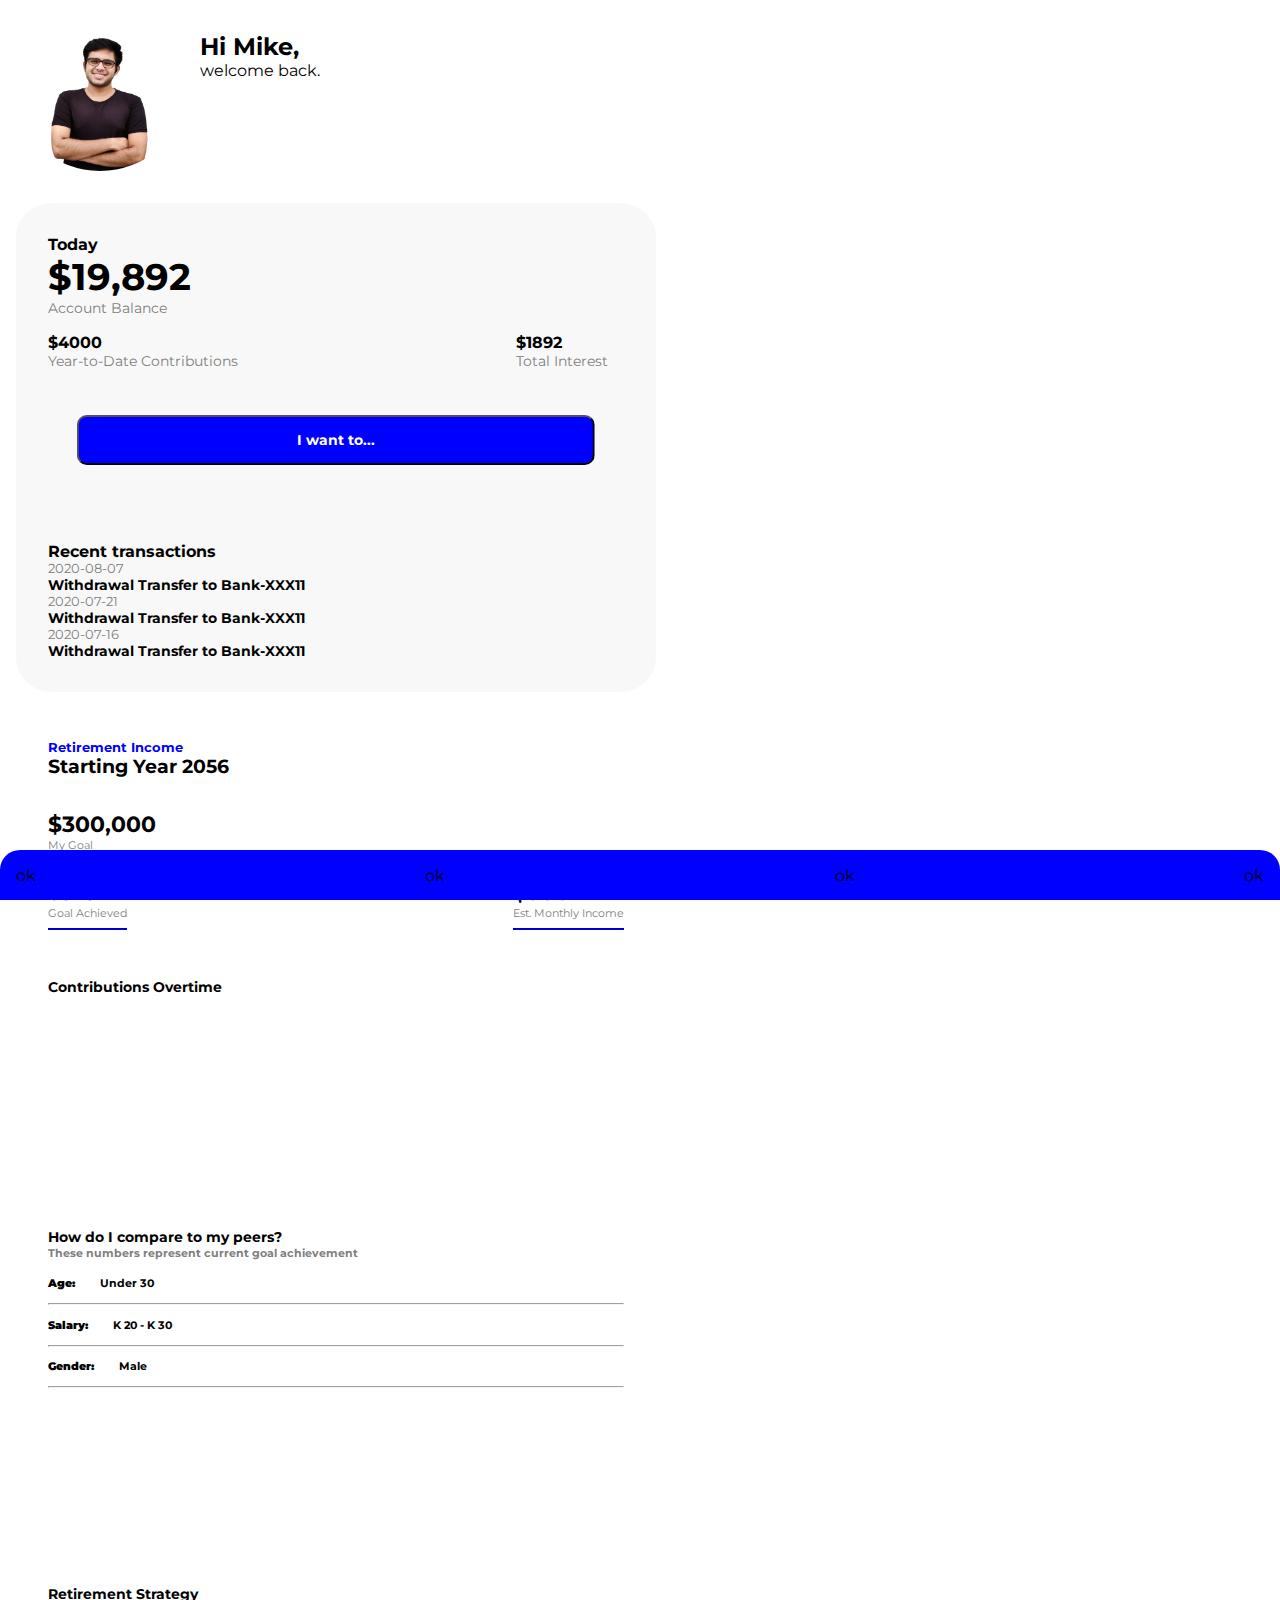
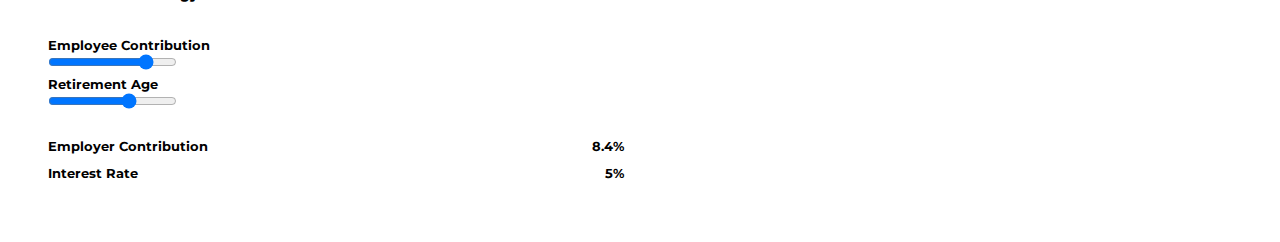
==== index.html @ 3fd4d6fc "feat: 90% mobile view css" ====
<!DOCTYPE html>
<html lang="en">

<head>
    <meta charset="UTF-8">
    <meta http-equiv="X-UA-Compatible" content="IE=edge">
    <link rel="preconnect" href="https://fonts.gstatic.com">
    <script src="https://cdn.jsdelivr.net/npm/chart.js@2.8.0"></script>
    <link href="https://fonts.googleapis.com/css2?family=Montserrat&display=swap" rel="stylesheet">
    <meta name="viewport" content="width=device-width, initial-scale=1.0">
    <title>Dashboard : Swarup Hegde</title>
    <link rel="stylesheet" href="./static/css/dashboard.css">

</head>

<body>
    <div class="dashboard-container">
        <!--Navbar-->
        <div class="navbar-container">
            <img class="logo" src="#" alt="logo">
            <!--Placeholder : search icon-->
            <ul class="nav-links">
                <li>ok</li>
                <li>ok</li>
                <li>ok</li>
                <li>ok</li>
            </ul>
            <!--Placeholder : bell icon-->
            <!--Placeholder : exit door icon-->
        </div>
        <!--Main section-->
        <div class="main-container">
            <div class="account-overview-container">
                <div class="badge-container">
                    <img class="badge" src="./static/images/profile.png" alt="user-profile-badge">
                    <div class="badge-text-container">
                        <h2>Hi Mike,</h2>
                        <p>welcome back.</p>
                    </div>
                </div>
                <div class="daily-news-container">
                    <h4>Today</h4>
                    <ul class="expense-list">
                        <li>
                            <h2>$19,892</h2>
                            <p>Account Balance</p>
                        </li>
                        <div>
                            <li>
                                <h4>$4000</h4>
                                <p>Year-to-Date Contributions</p>
                            </li>
                            <li>
                                <h4>$1892</h4>
                                <p>Total Interest</p>
                            </li>
                        </div>
                    </ul>
                    <button class="expense-btn">I want to...
                        <!-- Placeholder : down icon (or psuedo-css) -->
                    </button>
                    <ul class="recent-transactions">
                        <h4>Recent transactions</h4>
                        <li>
                            <p class="date">2020-08-07</p>
                            <p class="transfer-action">Withdrawal Transfer to Bank-XXX11</p>
                        </li>
                        <li>
                            <p class="date">2020-07-21</p>
                            <p class="transfer-action">Withdrawal Transfer to Bank-XXX11</p>
                        </li>
                        <li>
                            <p class="date">2020-07-16</p>
                            <p class="transfer-action">Withdrawal Transfer to Bank-XXX11</p>
                        </li>
                    </ul>
                </div>
            </div>
            <div class="chart-section-container">
                <h4 class="retirement-title">Retirement Income</h4>
                <h3>Starting Year 2056</h3>
                <ul class="goal-stats">
                    <li>
                        <h2>$300,000</h2>
                        <p>My Goal</p>
                        <hr>
                    </li>
                    <div>
                        <li>
                            <h2>59%</h2>
                            <p>Goal Achieved</p>
                            <hr>
                        </li>
                        <li>
                            <h2>$300</h2>
                            <p>Est. Monthly Income</p>
                            <hr>
                        </li>
                    </div>
                </ul>
                <div class="contributions-container">
                    <h4>Contributions Overtime</h4>
                    <div class="bar-chart-container">
                        <canvas id="bar-chart" class="bar-chart"></canvas>
                        <script>
                            var ctx = document.getElementById('bar-chart').getContext('2d');
                            var chart = new Chart(ctx, {
                                // The type of chart we want to create
                                type: 'bar',

                                // The data for our dataset
                                data: {
                                    labels: [20, 25, 30, 35, 40, 45, 50],
                                    datasets: [{
                                        label: 'Employer',
                                        backgroundColor: 'rgb(1, 1, 211)',
                                        borderColor: 'rgb(1, 1, 211)',
                                        data: [10, 20, 30, 40, 50, 60, 70]
                                    },
                                    {
                                        label: 'Employee',
                                        backgroundColor: 'rgb(103, 103, 235)',
                                        borderColor: 'rgb(103, 103, 235)',
                                        data: [10, 20, 30, 40, 50, 60, 70]
                                    },
                                    {
                                        label: 'Total Interest',
                                        backgroundColor: 'rgb(108, 179, 226)',
                                        borderColor: 'rgb(108, 179, 226)',
                                        data: [20, 40, 60, 80, 100, 120, 140]
                                    }],

                                },

                                // Configuration options go here
                                options: {
                                    scales: {
                                        xAxes: [{
                                            stacked: true,
                                        }],
                                        yAxes: [{
                                            stacked: true
                                        }]
                                    },
                                }
                            });
                        </script>
                    </div>
                    <div class="comparison-container">
                        <h4>How do I compare to my peers?</h4>
                        <p>These numbers represent current goal achievement</p>
                        <ul class="details-list">
                            <li>
                                <p><strong>Age:</strong> Under 30
                                    <!-- Placeholder: down icon or after -->
                                </p>
                                <hr>
                            </li>
                            <li>
                                <p><strong>Salary:</strong> K 20 - K 30
                                    <!-- Placeholder: down icon or after -->
                                </p>
                                <hr>
                            </li>
                            <li>
                                <p><strong>Gender:</strong> Male
                                    <!-- Placeholder: down icon or after -->
                                </p>
                                <hr>
                            </li>
                        </ul>
                        <div class="progress-bar-container">
                            <div class="pie-chart-1">
                                <canvas id="pie-chart-1"></canvas>
                                <script>
                                    new Chart(document.getElementById('pie-chart-1'), {
                                        type: 'doughnut',
                                        data: {
                                            datasets: [{
                                                data: [78, 22],
                                                backgroundColor: [
                                                    'rgb(13, 175, 83)',
                                                    'white'
                                                ]
                                            }]
                                        },
                                        options: {
                                            elements: {
                                                center: {
                                                    text: '78%',
                                                    color: 'black', // Default is #000000
                                                    fontStyle: 'Arial', // Default is Arial
                                                    sidePadding: 20, // Default is 20 (as a percentage)
                                                    minFontSize: 10, // Default is 20 (in px), set to false and text will not wrap.
                                                    lineHeight: 25 // Default is 25 (in px), used for when text wraps
                                                }
                                            },
                                            title: {
                                                display: true,
                                                text: 'Average',
                                            }
                                        }
                                    });
                                </script>
                            </div>
                            <div class="pie-chart-2">
                                <canvas id="pie-chart-2"></canvas>
                                <script>
                                    new Chart(document.getElementById('pie-chart-2'), {
                                        type: 'doughnut',
                                        data: {
                                            datasets: [{
                                                data: [95, 5],
                                                backgroundColor: [
                                                    'rgb(13, 175, 83)',
                                                    'white'
                                                ]
                                            }]
                                        },
                                        options: {
                                            elements: {
                                                center: {
                                                    text: '95%',
                                                    color: 'black', // Default is #000000
                                                    fontStyle: 'Arial', // Default is Arial
                                                    sidePadding: 20, // Default is 20 (as a percentage)
                                                    minFontSize: 10, // Default is 20 (in px), set to false and text will not wrap.
                                                    lineHeight: 25 // Default is 25 (in px), used for when text wraps
                                                },
                                            },

                                            title: {
                                                display: true,
                                                text: 'Top',
                                            }
                                        }
                                    });
                                </script>
                            </div>
                            <div class="pie-chart-3">
                                <canvas id="pie-chart-3"></canvas>
                                <script>
                                    new Chart(document.getElementById('pie-chart-3'), {
                                        type: 'doughnut',
                                        data: {
                                            datasets: [{
                                                data: [59, 41],
                                                backgroundColor: [
                                                    'rgb(13, 175, 83)',
                                                    'white'
                                                ]
                                            }]
                                        },
                                        options: {
                                            elements: {
                                                center: {
                                                    text: '59%',
                                                    color: 'black', // Default is #000000
                                                    fontStyle: 'Arial', // Default is Arial
                                                    sidePadding: 20, // Default is 20 (as a percentage)
                                                    minFontSize: 10, // Default is 20 (in px), set to false and text will not wrap.
                                                    lineHeight: 25 // Default is 25 (in px), used for when text wraps
                                                }
                                            },
                                            title: {
                                                display: true,
                                                text: 'Me',
                                            }
                                        }
                                    });
                                </script>
                            </div>
                        </div>
                    </div>
                </div>
            </div>
            <div class="deck-container">
                <!-- <input type="range" class="slider" value="25" min="0" max="50" id="points"> -->
                <h4>Retirement Strategy</h4>
                <ul class="slider-list">
                    <li>
                        <strong>Employee Contribution</strong><br/>
                        <!--Insert values as after elements-->
                        <input type="range" class="slider" value="12" min="0" max="15" id="emp-contri">
                    </li>
                    <li>
                        <strong>Retirement Age</strong><br/>
                        <!--Insert values as after elements-->
                        <input type="range" class="slider" value="65" min="0" max="100" id="retirement-age">
                    </li>
                </ul>
                <ul class="emp-contri-list">
                    <li>Employer Contribution</li>
                    <li>8.4%</li>
                </ul>
                <ul class="interest-rate">
                    <li>Interest Rate</li>
                    <li>5%</li>
                </ul>
            </div>
        </div>
    </div>
    <script src="plugin.js"></script>
</body>

</html>
---- static/css/dashboard.css ----
*{
    margin: 0;
    padding: 0;
    font-family: 'Montserrat', sans-serif;
}

ul{
    list-style-type: none;
}

.dashboard-container{
    height: 100vh;
    position: relative;
}

.hide{
    display: none;
}

.main-container{
    position: absolute;
}

/* Account overview container styles */

.account-overview-container{
    width: 100%;
    position: relative;
}

.badge-container{
    position: relative;
    display: flex;
}

.badge{
    width: 25%;
    border-radius: 50%;
    margin: 1em;
}

.badge-text-container{
    margin-top: 2em;
}

.daily-news-container{
    position: relative;
    background: rgb(248, 248, 248);
    padding: 2em;
    margin: 1em;
    border-radius: 35px;
}

.expense-list li:first-child h2{
    font-size: 2.3em;
}

.expense-list li{
    margin-bottom: 1em;
    margin-right: 1em;
}

.expense-list li p{
    color: grey;
    font-size: .9em;
}

.expense-list div{
    display: flex;
    justify-content: space-between;

}

.expense-btn{
    padding: 1em 2em;
    margin: 2em 0;
    width: 90%;
    position: relative;
    left: 50%;
    transform: translateX(-50%);
    border-radius: 10px;
    color: white;
    background: blue;
    font-weight: bolder;
    font-size: .9em;
}

.recent-transactions{
    margin-top: 3em;
}

.date{
    color: grey;
    font-size: .8em;
}

.transfer-action{
    font-size: .9em;
    font-weight: bolder;
}

/* Chart section container styles */

.chart-section-container{
    position: relative;
    padding: 2em;
    margin: 1em;
}

.retirement-title{
    font-size: .8em;
    color: blue;
}

.goal-stats{
    margin-top: 2em;
}

.goal-stats h2{
    font-size: 1.4em;
}

.goal-stats p{
    color: grey;
    font-size: .7em;
}

.goal-stats li{
    margin-bottom: 1em;
}

.goal-stats hr{
    margin-top: .5em;
    border-color: blue;
}

.goal-stats div{
    display: flex;
    justify-content: space-between;
}

.contributions-container{
    margin-top: 2em;
}

.contributions-container h4{
    font-size: .9em;
}

.contributions-container ul{
    margin-top: 1em;
    margin-bottom: 2em;
    display: flex;
    justify-content: space-evenly;
}

.contributions-container ul li p{
    font-size: .7em;
    color: grey;
}

.bar-chart-container{
    width: 100% !important;
    height: 200px !important;
}

.bar-chart{
    width: 100%;
}

.comparison-container{
    margin-top: 2em;
}

.comparison-container p{
    font-size: .7em;
    color: grey;
    font-weight: bold;
}

.details-list{
    flex-direction: column;
}

.details-list li strong{
    color: black;
    margin-right: 2em;
}

.details-list li p{
    color: black !important;
}

.details-list hr{
    border-color: whitesmoke;
    margin: .8em 0;
}

.progress-bar-container{
    position: relative;
}

.pie-chart-1, .pie-chart-2, .pie-chart-3{
    width: 75%;
    position: absolute;
    transform: translateX(-50%);
}

.pie-chart-1{
    left: 25%;
}

.pie-chart-2{
    left: 50%;
}

.pie-chart-3{
    left: 75%;
}

.deck-container{
    position: relative;
    margin: 1em;
    padding: 2em;
}

.deck-container h4{
    margin-top: 5em;
    font-size: .9em;
}

.slider-list{
    margin-top: 2em;
}

.slider-list strong{
    font-size: .8em;
}

.emp-contri-list, .interest-rate{
    position: relative;
    display: flex;
    justify-content: space-between;
    font-size: .8em;
    font-weight: bolder;
    margin-bottom: 1em;
}

.emp-contri-list{
    margin-top: 2em;
}

.navbar-container{
    width: 100%;
    height: 50px;
    background: blue;
    position: fixed;
    bottom: 0;
    border-top-left-radius: 20px;
    border-top-right-radius: 20px;
    z-index: 2;
}

.nav-links{
    display: flex;
    width: 100%;
    justify-content: space-between;
}

.nav-links li{
    margin: 1em;
}

.logo{
    display: none;
}
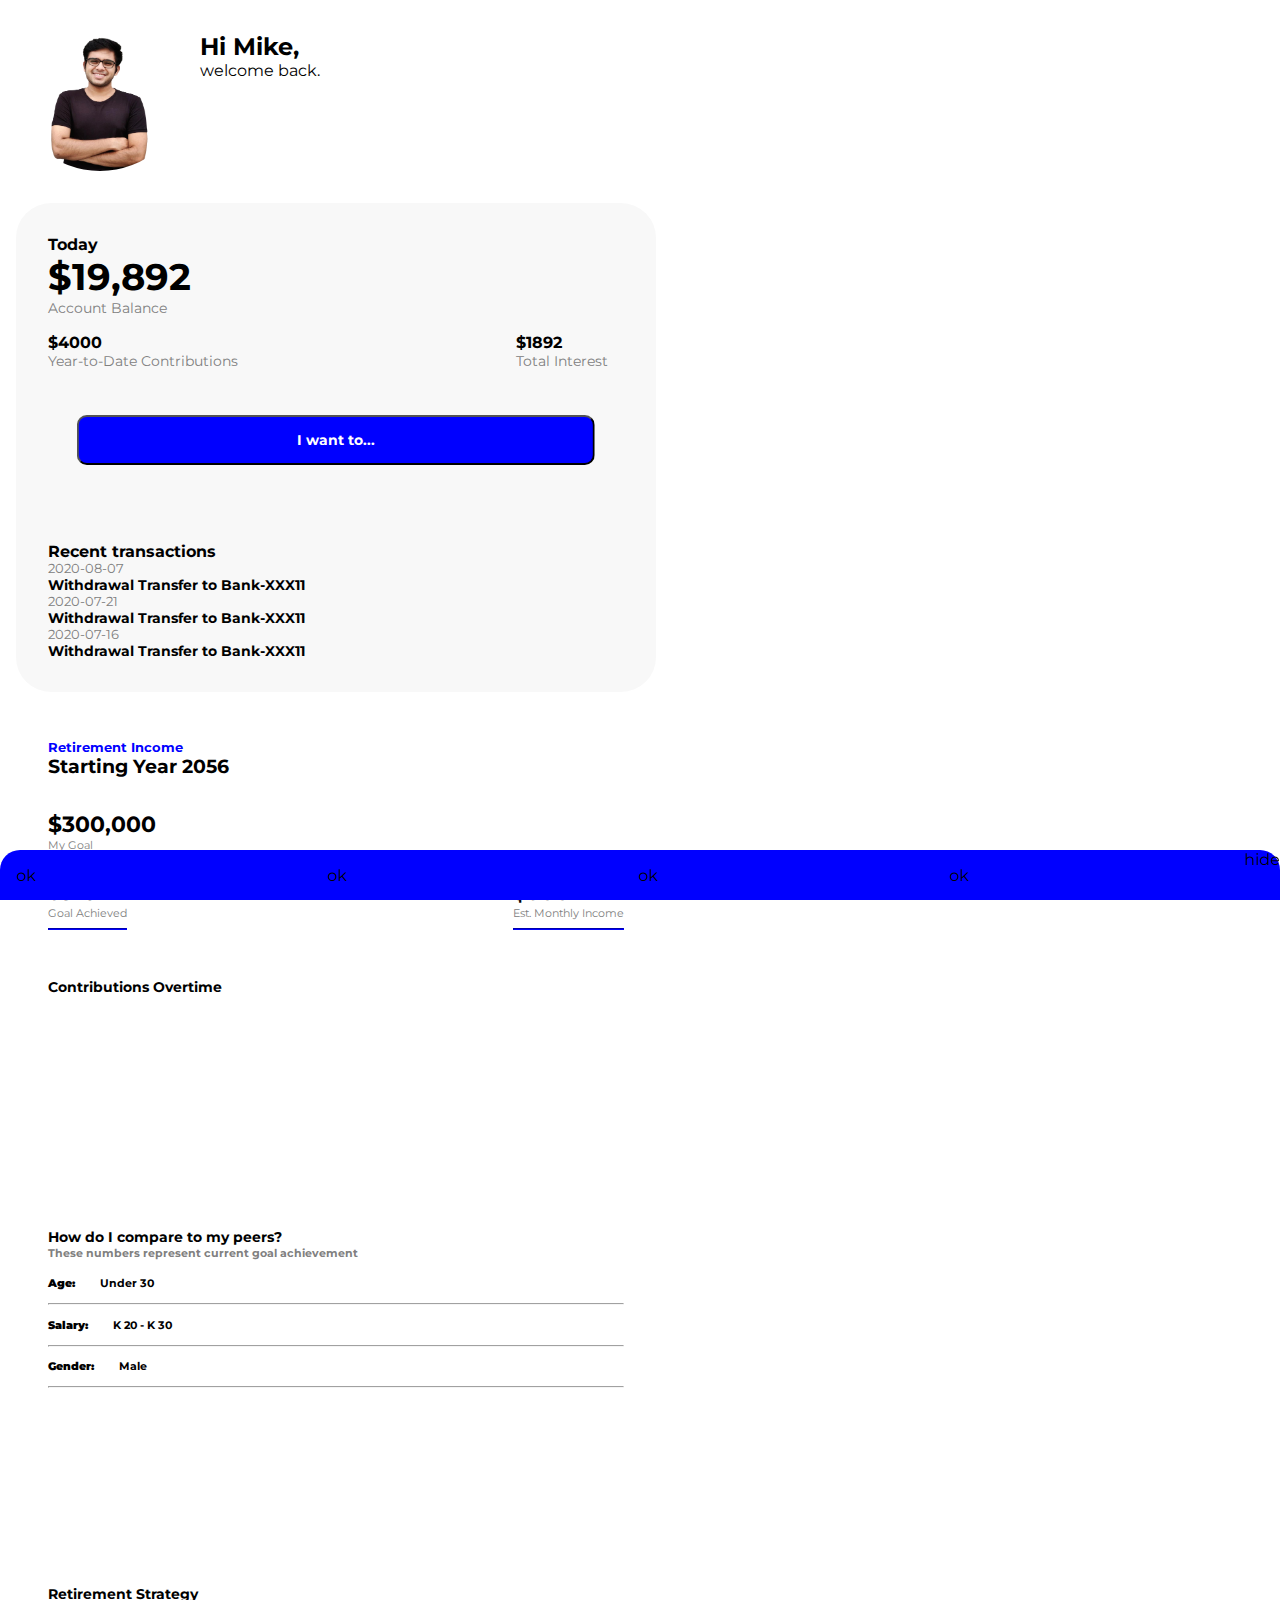
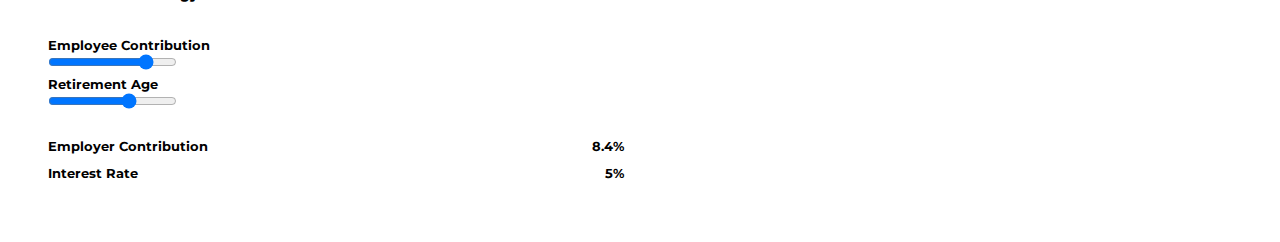
==== commit 0cc95231: "fix: html issue" ====
--- a/index.html
+++ b/index.html
@@ -23,7 +23,7 @@
                 <li>ok</li>
                 <li>ok</li>
                 <li>ok</li>
-                <li>ok</li>
+                <li>ok</li>hide
             </ul>
             <!--Placeholder : bell icon-->
             <!--Placeholder : exit door icon-->
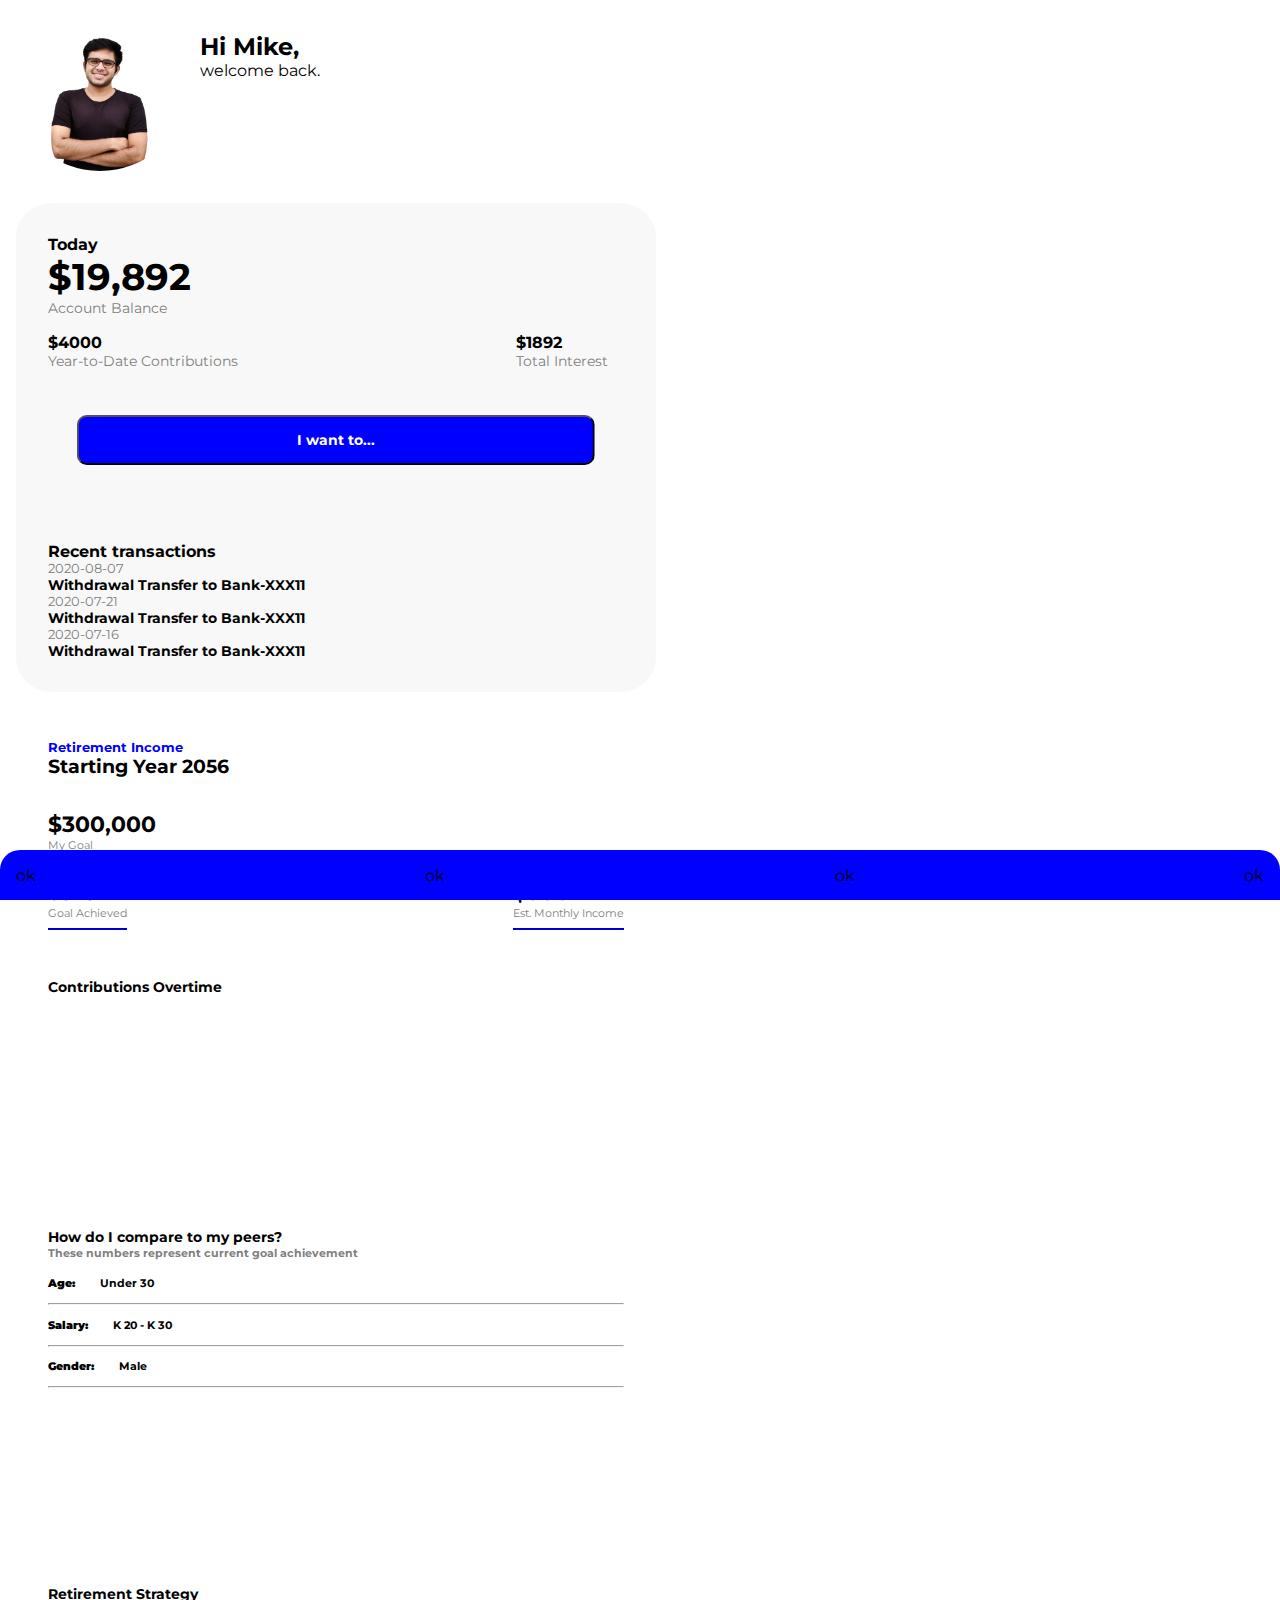
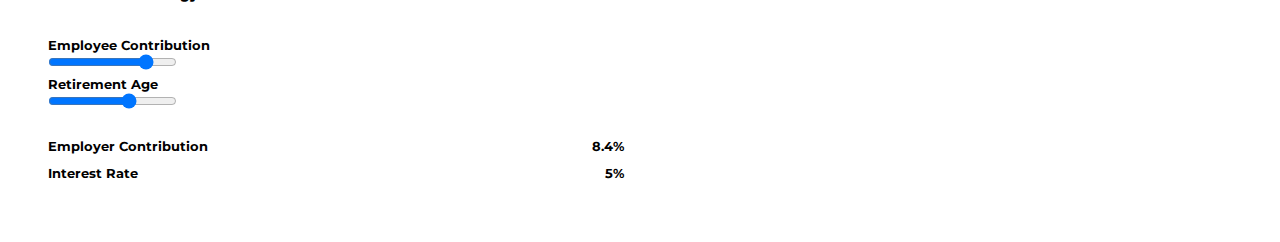
==== commit 7a84a0c8: "fix: html" ====
--- a/index.html
+++ b/index.html
@@ -23,7 +23,7 @@
                 <li>ok</li>
                 <li>ok</li>
                 <li>ok</li>
-                <li>ok</li>hide
+                <li>ok</li>
             </ul>
             <!--Placeholder : bell icon-->
             <!--Placeholder : exit door icon-->
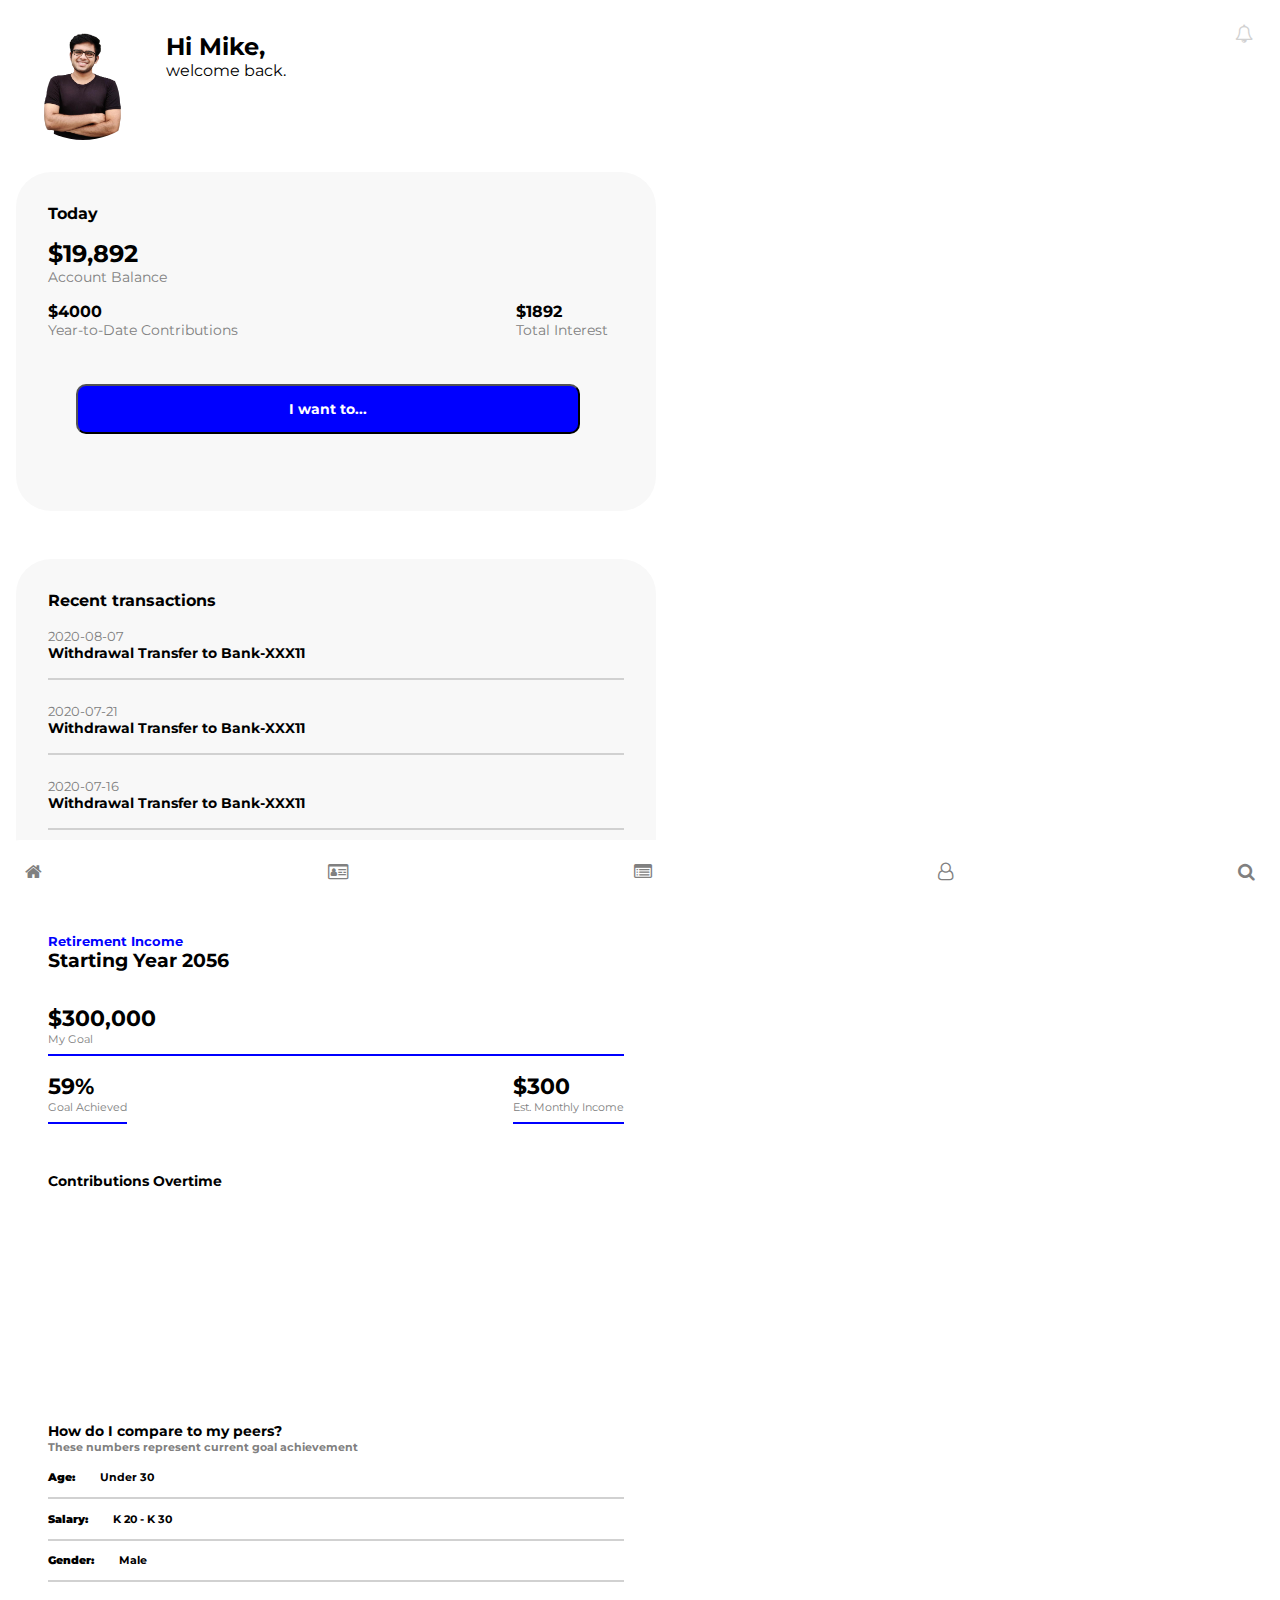
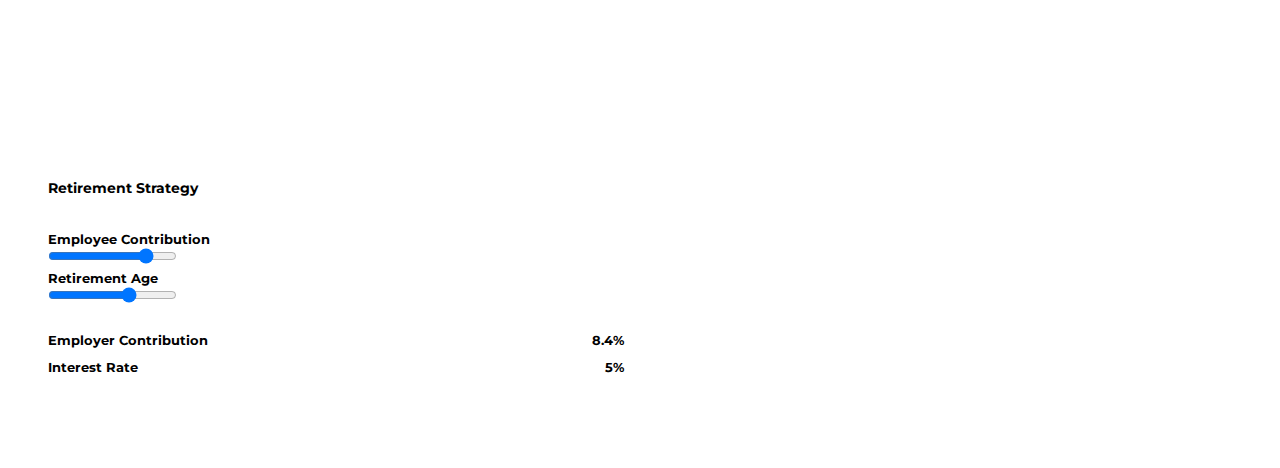
==== commit 89a4910f: "feat: mobile version complete" ====
--- a/index.html
+++ b/index.html
@@ -7,6 +7,7 @@
     <link rel="preconnect" href="https://fonts.gstatic.com">
     <script src="https://cdn.jsdelivr.net/npm/chart.js@2.8.0"></script>
     <link href="https://fonts.googleapis.com/css2?family=Montserrat&display=swap" rel="stylesheet">
+    <link href="https://cdnjs.cloudflare.com/ajax/libs/font-awesome/4.7.0/css/font-awesome.css" rel="stylesheet" />
     <meta name="viewport" content="width=device-width, initial-scale=1.0">
     <title>Dashboard : Swarup Hegde</title>
     <link rel="stylesheet" href="./static/css/dashboard.css">
@@ -15,18 +16,28 @@
 
 <body>
     <div class="dashboard-container">
+        <!--Bell icon-->
+        <i class="fa fa-bell-o bell" aria-hidden="true"></i>
         <!--Navbar-->
         <div class="navbar-container">
             <img class="logo" src="#" alt="logo">
-            <!--Placeholder : search icon-->
             <ul class="nav-links">
-                <li>ok</li>
-                <li>ok</li>
-                <li>ok</li>
-                <li>ok</li>
+                <li>
+                    <i class="fa fa-home" aria-hidden="true"></i>   
+                </li>
+                <li>
+                    <i class="fa fa-id-card-o" aria-hidden="true"></i>
+                </li>
+                <li>
+                    <i class="fa fa-list-alt" aria-hidden="true"></i>
+                </li>
+                <li>
+                    <i class="fa fa-user-o" aria-hidden="true"></i>
+                </li>
+                <li>
+                    <i class="fa fa-search" aria-hidden="true"></i>
+                </li>
             </ul>
-            <!--Placeholder : bell icon-->
-            <!--Placeholder : exit door icon-->
         </div>
         <!--Main section-->
         <div class="main-container">
@@ -39,8 +50,8 @@
                     </div>
                 </div>
                 <div class="daily-news-container">
-                    <h4>Today</h4>
                     <ul class="expense-list">
+                        <li><h4>Today</h4></li>
                         <li>
                             <h2>$19,892</h2>
                             <p>Account Balance</p>
@@ -55,23 +66,27 @@
                                 <p>Total Interest</p>
                             </li>
                         </div>
+                        <li><button class="expense-btn">I want to...</li>
                     </ul>
-                    <button class="expense-btn">I want to...
+                    
                         <!-- Placeholder : down icon (or psuedo-css) -->
                     </button>
                     <ul class="recent-transactions">
-                        <h4>Recent transactions</h4>
+                        <h4>Recent transactions</h4><br>
                         <li>
                             <p class="date">2020-08-07</p>
                             <p class="transfer-action">Withdrawal Transfer to Bank-XXX11</p>
+                            <hr>
                         </li>
                         <li>
                             <p class="date">2020-07-21</p>
                             <p class="transfer-action">Withdrawal Transfer to Bank-XXX11</p>
+                            <hr>
                         </li>
                         <li>
                             <p class="date">2020-07-16</p>
                             <p class="transfer-action">Withdrawal Transfer to Bank-XXX11</p>
+                            <hr>
                         </li>
                     </ul>
                 </div>
--- a/static/css/dashboard.css
+++ b/static/css/dashboard.css
@@ -34,7 +34,7 @@
 }
 
 .badge{
-    width: 25%;
+    width: 20%;
     border-radius: 50%;
     margin: 1em;
 }
@@ -45,10 +45,13 @@
 
 .daily-news-container{
     position: relative;
+}
+
+.expense-list, .recent-transactions{
+    padding: 2em;
+    margin: 1em;
+    border-radius: 35px;
     background: rgb(248, 248, 248);
-    padding: 2em;
-    margin: 1em;
-    border-radius: 35px;
 }
 
 .expense-list li:first-child h2{
@@ -89,6 +92,15 @@
     margin-top: 3em;
 }
 
+.recent-transactions li{
+    margin-bottom: 1.5em;
+}
+
+.recent-transactions hr{
+    margin-top: 1em;
+    border:rgb(209, 209, 209) solid 1px;
+}
+
 .date{
     color: grey;
     font-size: .8em;
@@ -131,7 +143,7 @@
 
 .goal-stats hr{
     margin-top: .5em;
-    border-color: blue;
+    border: blue solid 1px;
 }
 
 .goal-stats div{
@@ -192,7 +204,7 @@
 }
 
 .details-list hr{
-    border-color: whitesmoke;
+    border:rgb(209, 209, 209) solid 1px;
     margin: .8em 0;
 }
 
@@ -221,6 +233,7 @@
 .deck-container{
     position: relative;
     margin: 1em;
+    margin-bottom: 3em;
     padding: 2em;
 }
 
@@ -252,9 +265,9 @@
 
 .navbar-container{
     width: 100%;
-    height: 50px;
-    background: blue;
+    height: 60px;
     position: fixed;
+    background: white;
     bottom: 0;
     border-top-left-radius: 20px;
     border-top-right-radius: 20px;
@@ -269,9 +282,37 @@
 
 .nav-links li{
     margin: 1em;
-}
+    margin-bottom: 1em;
+}
+
+.nav-links li:hover{
+    background: blue;
+    border-radius: 8px;
+    box-shadow: rgb(156, 156, 156) 2px 5px 10px;
+    color: whitesmoke;
+}
+
+.nav-links li:hover i {
+    color: inherit;
+}
+
 
 .logo{
     display: none;
 }
 
+i{
+    font-size: large  !important;
+    cursor: pointer;
+    padding: .4em .5em;
+    border-radius: 8px;
+    color: grey;
+}
+
+.bell{
+    color:rgb(209, 209, 209);
+    position: absolute;
+    right: 0;
+    margin: 1em;
+    cursor: pointer;
+}
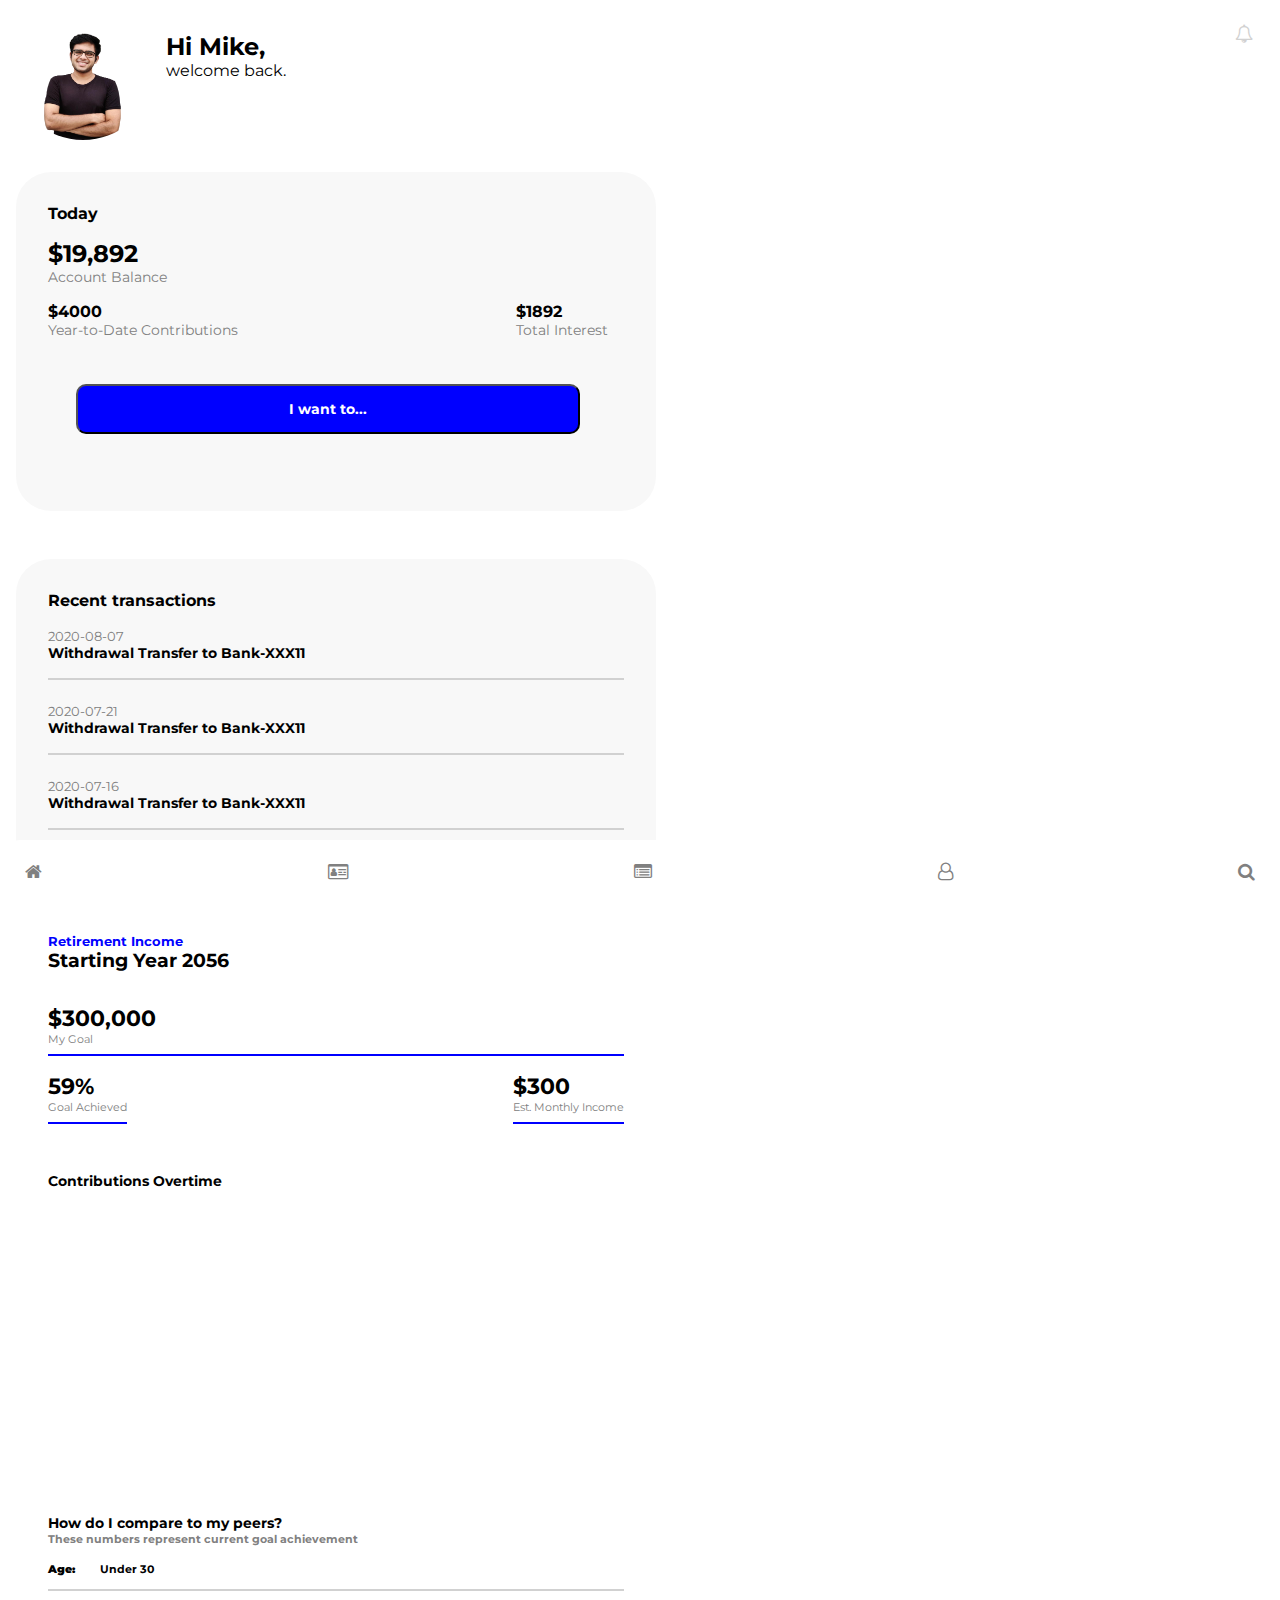
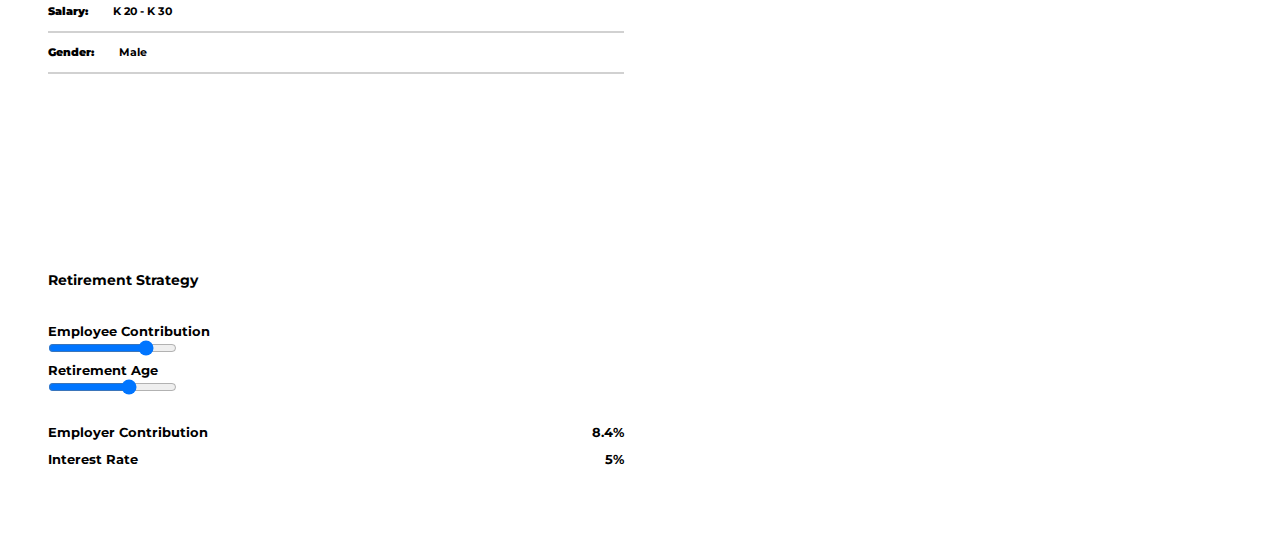
==== commit f42833c7: "fix: bar chart" ====
--- a/index.html
+++ b/index.html
@@ -38,6 +38,7 @@
                     <i class="fa fa-search" aria-hidden="true"></i>
                 </li>
             </ul>
+            <!--Placeholder : exit door icon-->
         </div>
         <!--Main section-->
         <div class="main-container">
--- a/static/css/dashboard.css
+++ b/static/css/dashboard.css
@@ -173,7 +173,6 @@
 
 .bar-chart-container{
     width: 100% !important;
-    height: 200px !important;
 }
 
 .bar-chart{
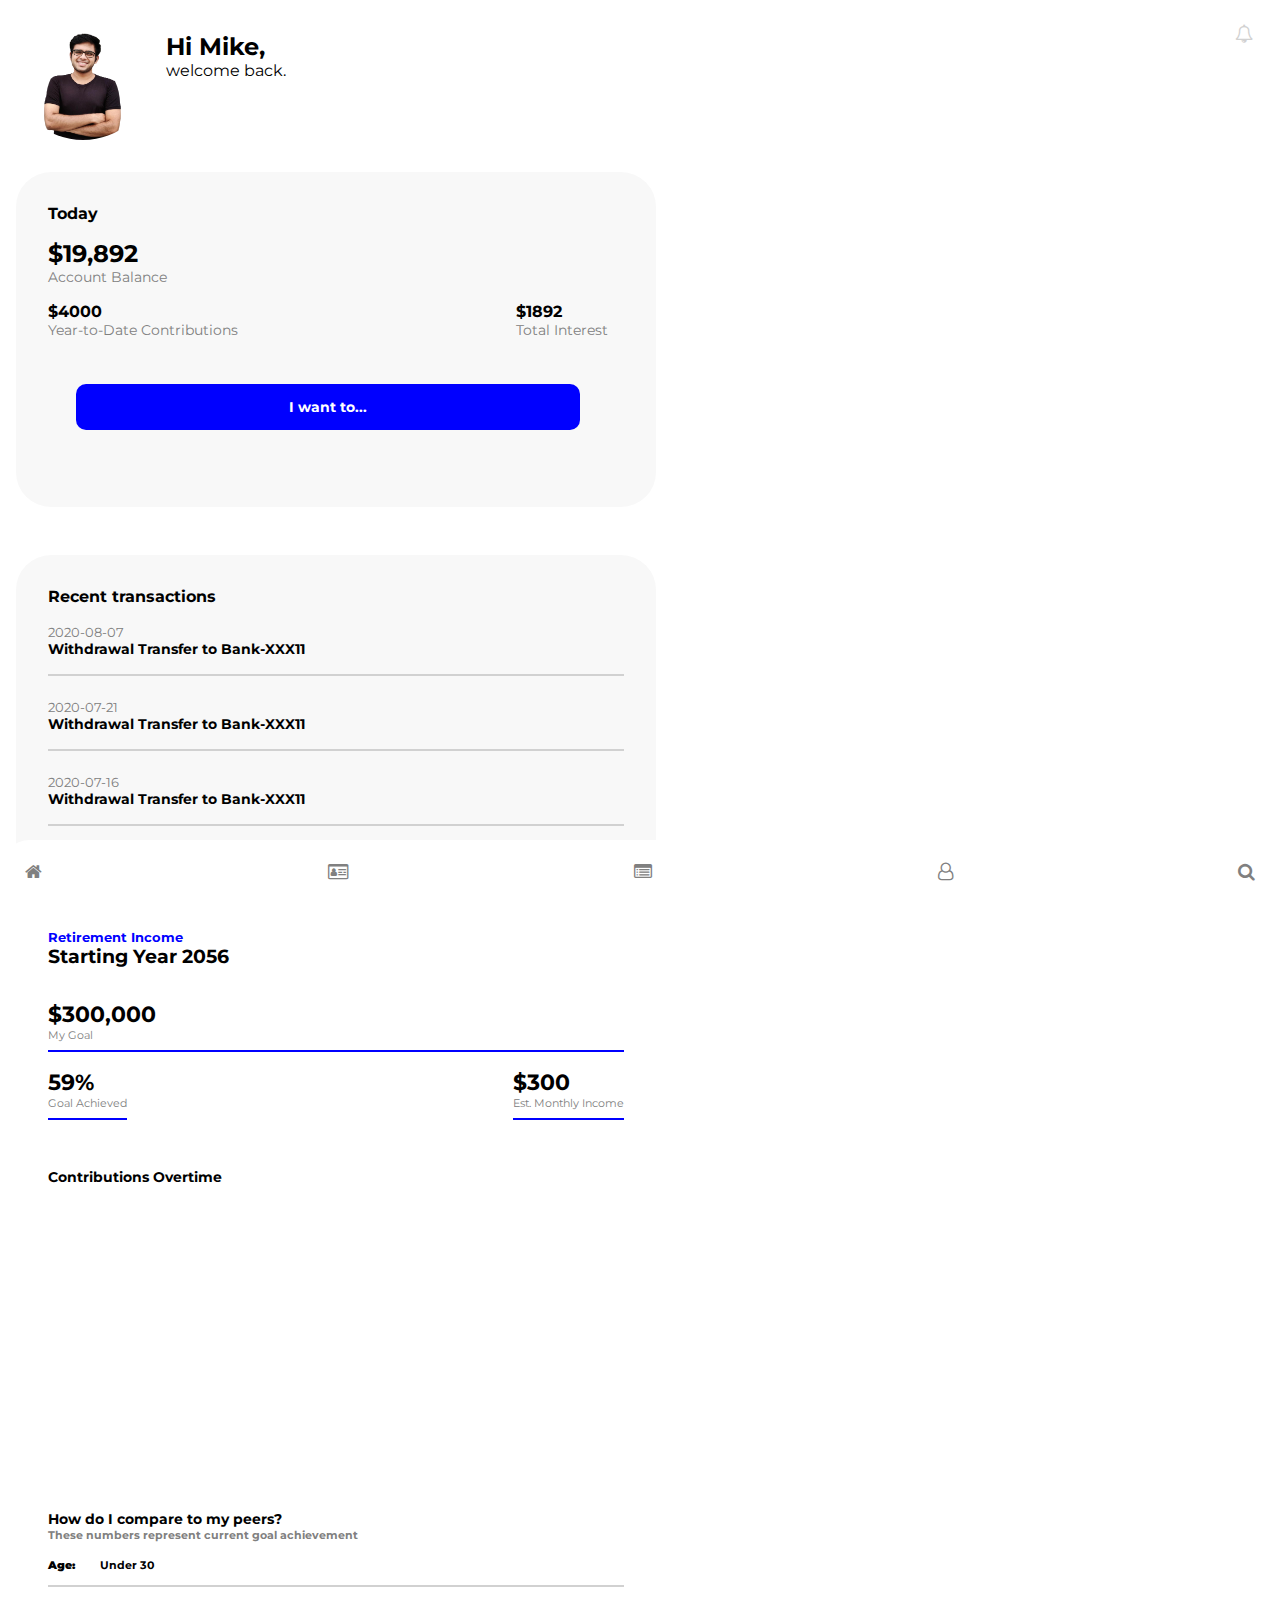
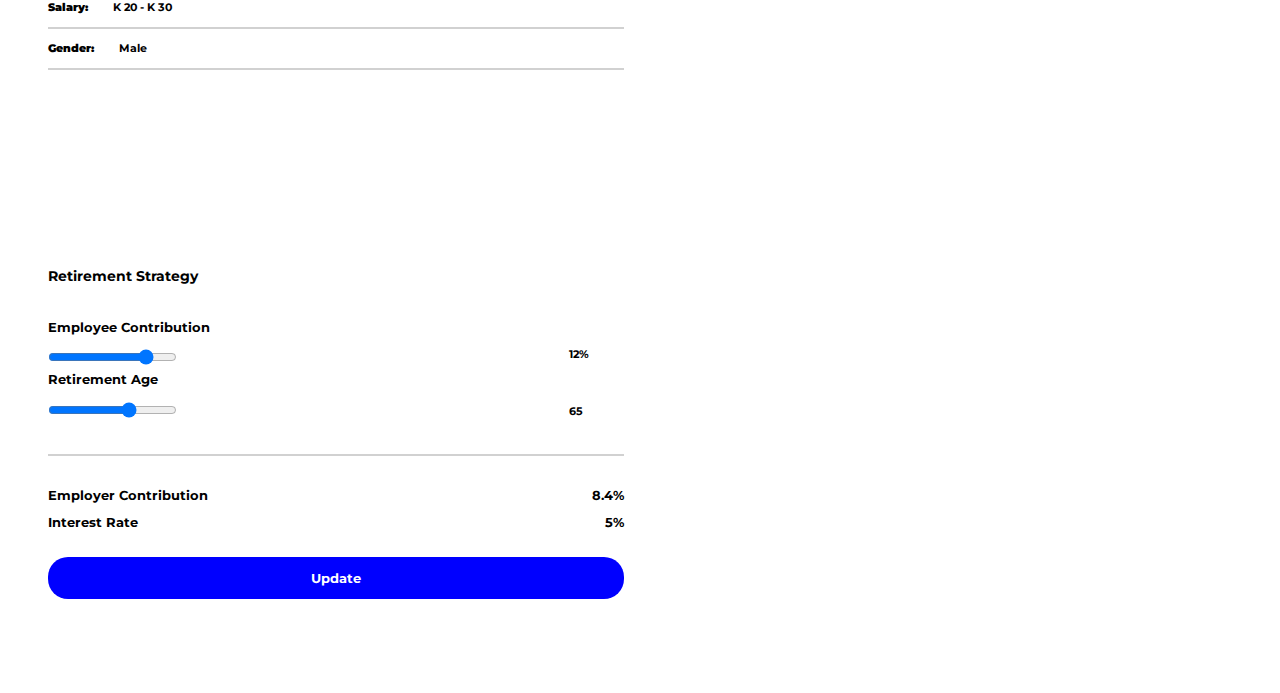
==== commit 02d5520e: "feat: desktop view after 1600 px" ====
--- a/index.html
+++ b/index.html
@@ -291,7 +291,6 @@
                 </div>
             </div>
             <div class="deck-container">
-                <!-- <input type="range" class="slider" value="25" min="0" max="50" id="points"> -->
                 <h4>Retirement Strategy</h4>
                 <ul class="slider-list">
                     <li>
@@ -305,6 +304,7 @@
                         <input type="range" class="slider" value="65" min="0" max="100" id="retirement-age">
                     </li>
                 </ul>
+                <hr>
                 <ul class="emp-contri-list">
                     <li>Employer Contribution</li>
                     <li>8.4%</li>
@@ -313,6 +313,8 @@
                     <li>Interest Rate</li>
                     <li>5%</li>
                 </ul>
+                <button class="update-btn">Update</button>
+                <a href="#">View Help Docs ></a>
             </div>
         </div>
     </div>
--- a/static/css/dashboard.css
+++ b/static/css/dashboard.css
@@ -229,6 +229,11 @@
     left: 75%;
 }
 
+.deck-container hr {
+    margin: 2em 0;
+    border: rgb(209, 209, 209) solid 1px;
+}
+
 .deck-container{
     position: relative;
     margin: 1em;
@@ -260,6 +265,67 @@
 
 .emp-contri-list{
     margin-top: 2em;
+}
+
+input{
+    margin-top: 1em;
+}
+
+.slider-list:before{
+    content: '12%';
+    height: 20px;
+    width: 20px;
+    background: white;
+    position: absolute;
+    padding: .5em;
+    font-size: .7em;
+    font-weight: bolder;
+    left: 88%;
+    top: 37%;
+    transform: translateX(-50%);
+}
+
+.slider-list:after{
+    content: '65';
+    height: 20px;
+    width: 20px;
+    background: white;
+    position: absolute;
+    padding: .5em;
+    font-size: .7em;
+    font-weight: bolder;
+    left: 88%;
+    top: 49%;
+    transform: translateX(-50%);
+}
+
+a{
+    text-decoration: none;
+}
+
+button{
+    border: none;
+}
+
+.update-btn{
+    background: blue;
+    padding: 1em 2em;
+    width: 100%;
+    margin: 1em 0;
+    position: relative;
+    color: white;
+    font-weight: bolder;
+    border-radius: 20px;
+}
+
+.deck-container a{
+    color: blue;
+    font-size: .8em;    
+    position: absolute;
+    left: 50%;
+    font-weight: bolder;
+    display: none;
+    transform: translateX(-50%);
 }
 
 .navbar-container{
@@ -268,8 +334,8 @@
     position: fixed;
     background: white;
     bottom: 0;
-    border-top-left-radius: 20px;
-    border-top-right-radius: 20px;
+    border-top-left-radius: 30px;
+    border-top-right-radius: 30px;
     z-index: 2;
 }
 
@@ -315,3 +381,146 @@
     margin: 1em;
     cursor: pointer;
 }
+
+
+@media only screen and (min-width: 1800px){
+    .navbar-container{
+        width: 4%;
+        height: 100%;
+        position: absolute;
+        border-top-left-radius: 0;
+        border-top-right-radius: 0;
+    }
+    .nav-links{
+        display: flex;
+        flex-direction: column;
+    }
+}
+
+
+
+/* Media queries */
+
+@media only screen and (min-width: 1600px) {
+    .navbar-container {
+        width: 70px;
+        height: 100%;
+        position: absolute;
+        border-top-left-radius: 0;
+        border-top-right-radius: 0;
+    }
+
+    .nav-links {
+        display: flex;
+        flex-direction: column;
+    }
+
+    .bell {
+        bottom: 0;
+        left: 0;
+        z-index: 10;
+    }
+
+    .main-container {
+        position: absolute;
+        left: 25%;
+        width: 100%;
+        transform: translateX(-50%);
+    }
+
+    /* Account overview container */
+    .account-overview-container {
+        width: 25%;
+        left: 40%;
+        transform: translateX(-50%);
+    }
+
+    .badge {
+        width: 25%;
+    }
+
+    /* Chart section container */
+    .chart-section-container {
+        position: absolute;
+        width: 35%;
+        left: 55%;
+        top: 0;
+    }
+
+    .bar-chart-container {
+        height: 300px;
+    }
+
+    .details-list {
+        position: absolute;
+        top: 95%;
+        width: 20%;
+    }
+
+    .progress-bar-container {
+        margin-top: 2em;
+        left: 20%;
+    }
+
+    .pie-chart-1,
+    .pie-chart-2,
+    .pie-chart-3 {
+        width: 40%;
+    }
+
+    .pie-chart-2 {
+        left: 45%;
+    }
+
+    .pie-chart-3 {
+        left: 65%;
+    }
+
+    .comparison-container {
+        margin-top: 5em;
+    }
+
+    .comparison-container h4 {
+        font-size: 1.1em;
+        margin-bottom: .8em;
+    }
+
+    /* Deck container */
+    .deck-container {
+        position: absolute;
+        left: 100%;
+        width: 15%;
+        top: 5%;
+        padding: 2em;
+        background: rgb(248, 248, 248);
+        margin: 1em;
+        border-radius: 10px;
+    }
+
+    .deck-container h4 {
+        margin-top: 0;
+        font-size: 1em;
+    }
+
+    .slider-list li{
+        margin-bottom: 1em;
+    }
+
+    .deck-container a{
+        display: block;
+    }
+
+    .slider-list:before, .slider-list:after{
+        left: 85%;
+        font-size: .8em;
+        padding: .8em;
+    }
+
+    .slider-list:before{
+        top: 24%;
+    }
+
+    .slider-list:after{
+        top: 40%;
+    }
+}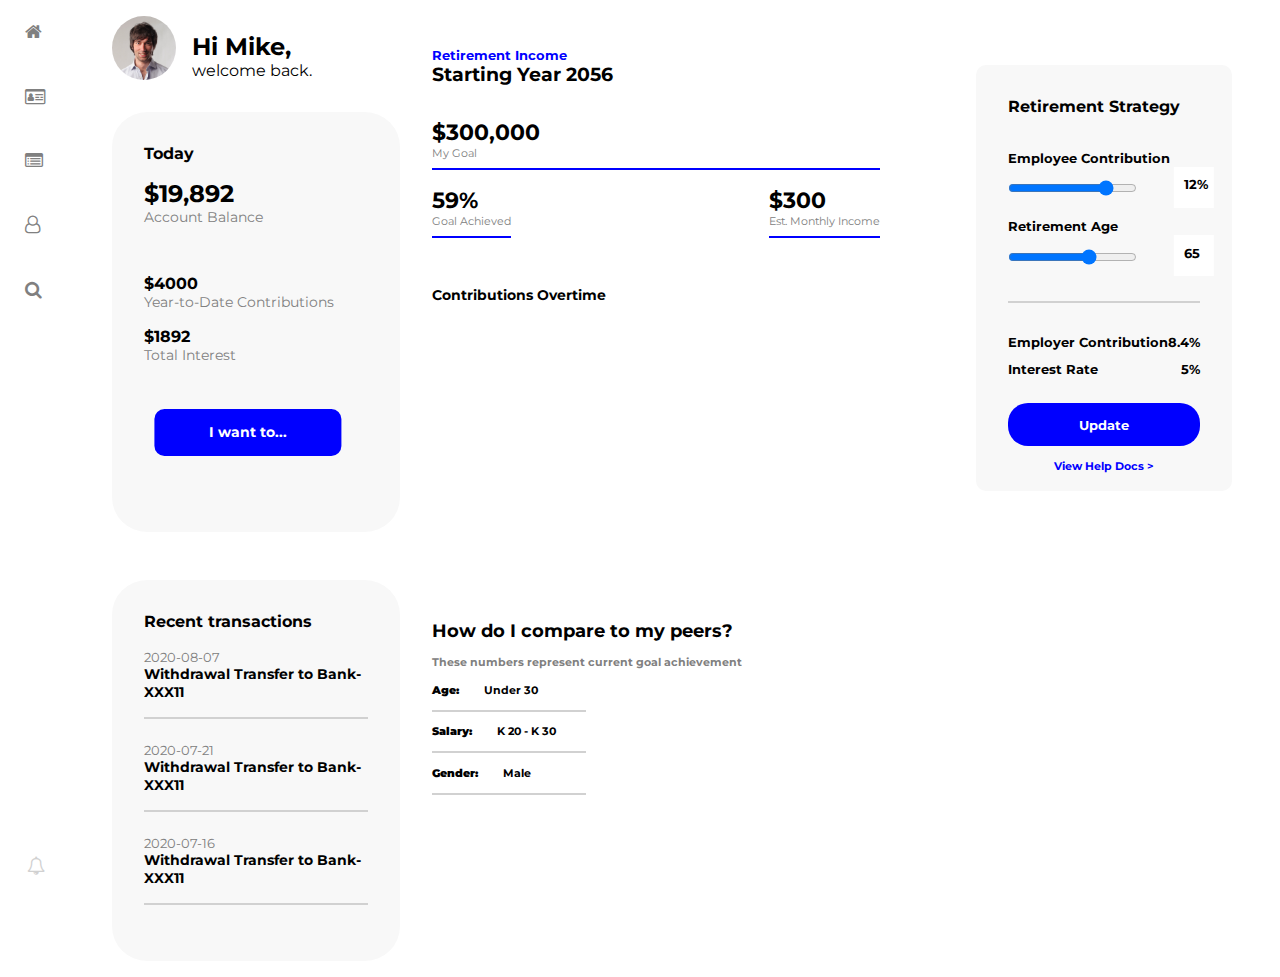
==== commit b70e157f: "fix: final changes" ====
--- a/index.html
+++ b/index.html
@@ -44,7 +44,7 @@
         <div class="main-container">
             <div class="account-overview-container">
                 <div class="badge-container">
-                    <img class="badge" src="./static/images/profile.png" alt="user-profile-badge">
+                    <img class="badge" src="./static/images/profile_user.jpg" alt="user-profile-badge">
                     <div class="badge-text-container">
                         <h2>Hi Mike,</h2>
                         <p>welcome back.</p>
--- a/static/css/dashboard.css
+++ b/static/css/dashboard.css
@@ -34,7 +34,7 @@
 }
 
 .badge{
-    width: 20%;
+    width: 17%;
     border-radius: 50%;
     margin: 1em;
 }
@@ -401,7 +401,61 @@
 
 /* Media queries */
 
-@media only screen and (min-width: 1600px) {
+@media only screen and (min-width: 450px){
+    .progress-bar-container{
+        width: 80%;
+        position: relative;
+        left: 50%;
+        transform: translateX(-50%);
+    }
+}
+
+@media only screen and (min-width: 530px){
+    .progress-bar-container{
+        width: 70%;
+        position: relative;
+        left: 50%;
+        transform: translateX(-50%);
+    }
+}
+
+@media only screen and (min-width: 600px){
+    .progress-bar-container{
+        width: 60%;
+        position: relative;
+        left: 50%;
+        transform: translateX(-50%);
+    }
+}
+
+@media only screen and (min-width: 700px){
+    .main-container{
+        width: 100%;
+    }
+    .progress-bar-container{
+        width: 50%;
+        position: relative;
+        left: 50%;
+        transform: translateX(-50%);
+    }
+    .pie-chart-1{
+        left: 10%;
+    }
+    .pie-chart-3{
+        left: 90%;
+    }
+}
+
+@media only screen and (min-width: 900px){
+    .progress-bar-container{
+        width: 40%;
+        position: relative;
+        left: 50%;
+        transform: translateX(-50%);
+    }
+}
+
+@media only screen and (min-width: 1024px) {
     .navbar-container {
         width: 70px;
         height: 100%;
@@ -431,12 +485,17 @@
     /* Account overview container */
     .account-overview-container {
         width: 25%;
-        left: 40%;
+        left: 45%;
         transform: translateX(-50%);
     }
 
     .badge {
-        width: 25%;
+        width: 20%;
+    }
+
+    .expense-list div{
+        flex-direction: column;
+        margin-top: 3em;
     }
 
     /* Chart section container */
@@ -454,30 +513,32 @@
     .details-list {
         position: absolute;
         top: 95%;
-        width: 20%;
-    }
-
-    .progress-bar-container {
-        margin-top: 2em;
-        left: 20%;
+        width: 30%;
+    }
+    .progress-bar-container{
+        width: 100%;
     }
 
     .pie-chart-1,
     .pie-chart-2,
     .pie-chart-3 {
-        width: 40%;
+        width: 60%;
+    }
+
+    .pie-chart-1{
+        left: 50%;
     }
 
     .pie-chart-2 {
-        left: 45%;
+        left: 70%;
     }
 
     .pie-chart-3 {
-        left: 65%;
+        left: 90%;
     }
 
     .comparison-container {
-        margin-top: 5em;
+        margin-top: 1em;
     }
 
     .comparison-container h4 {
@@ -508,6 +569,7 @@
 
     .deck-container a{
         display: block;
+        font-size: .7em;
     }
 
     .slider-list:before, .slider-list:after{
@@ -523,4 +585,44 @@
     .slider-list:after{
         top: 40%;
     }
+}
+
+@media only screen and (min-width: 1300px){
+    .progress-bar-container{
+        width: 90%;
+        left: 60%;
+    }
+}
+
+@media only screen and (min-width: 1400px){
+    .progress-bar-container{
+        width: 80%;
+        left: 60%;
+    }
+}
+
+@media only screen and (min-width: 1600px){
+    .progress-bar-container{
+        width: 70%;
+        left: 60%;
+    }
+    .comparison-container{
+        margin-top: 4em;
+    }
+}
+
+@media only screen and (min-width: 1700px){
+    .progress-bar-container{
+        width: 65%;
+        left: 55%;
+    }
+    .pie-chart-2{
+        left: 74%
+    }
+    .pie-chart-3{
+        left: 95%;
+    }
+    .comparison-container{
+        margin-top: 5em;
+    }
 }